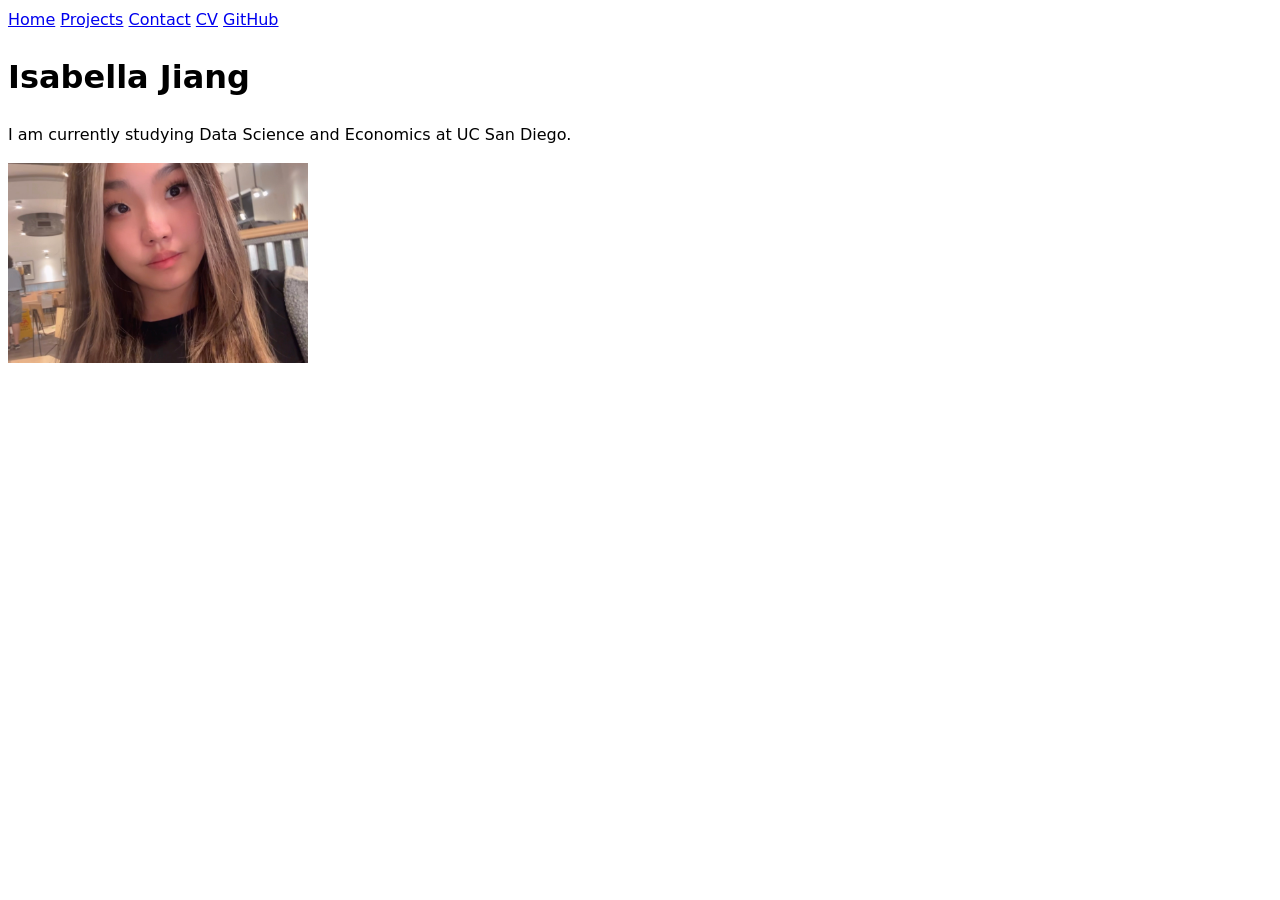
==== index.html @ 1e763025 "Fixed hyperlinks" ====
<!DOCTYPE html>
<html lang="en">
<head>
    <meta charset="UTF-8">
    <meta name="viewport" content="width=device-width, initial-scale=1.0">
    <title>Isabella Jiang: Personal site and portfolio</title>
    <link rel="stylesheet" href="style.css">
</head>
<body>
    <nav>
        <a href="index.html">Home</a>
        <a href="projects/index.html">Projects</a>
        <a href="contact/index.html">Contact</a>
        <a href="resume.html">CV</a>
        <a href="https://github.com/jiangi1" target="_blank">GitHub</a>
    </nav>
    <h1>Isabella Jiang</h1>
    <p>I am currently studying Data Science and Economics at UC San Diego.</p>

    <img src="images/IMG_2761.jpg" alt="Portrait of Isabella Jiang (UCSD)" width="300" height="200">
</body>
</html>
---- style.css ----
body {
    font: 100%/1.5 system-ui;
  }

  form {
    max-width: 500px;
    margin: 20px 0;
}

label {
    display: block;
    margin-bottom: 15px;
}

input, textarea {
    width: 100%;
    padding: 8px;
    margin-top: 5px;
    border: 1px solid #ccc;
    border-radius: 4px;
    font-family: inherit;
}

button {
    background-color: #007bff;
    color: white;
    padding: 10px 20px;
    border: none;
    border-radius: 4px;
    cursor: pointer;
}

button:hover {
    background-color: #0056b3;
}

/* CV/Resume specific styles */
section {
    margin-bottom: 2rem;
    padding-bottom: 1rem;
    border-bottom: 1px solid #eee;
}

article {
    margin-bottom: 1.5rem;
}

article header {
    margin-bottom: 0.5rem;
}

time {
    font-style: italic;
    color: #666;
}

h2 {
    color: #333;
    border-left: 4px solid #007bff;
    padding-left: 10px;
}

h3 {
    margin-bottom: 0.25rem;
}
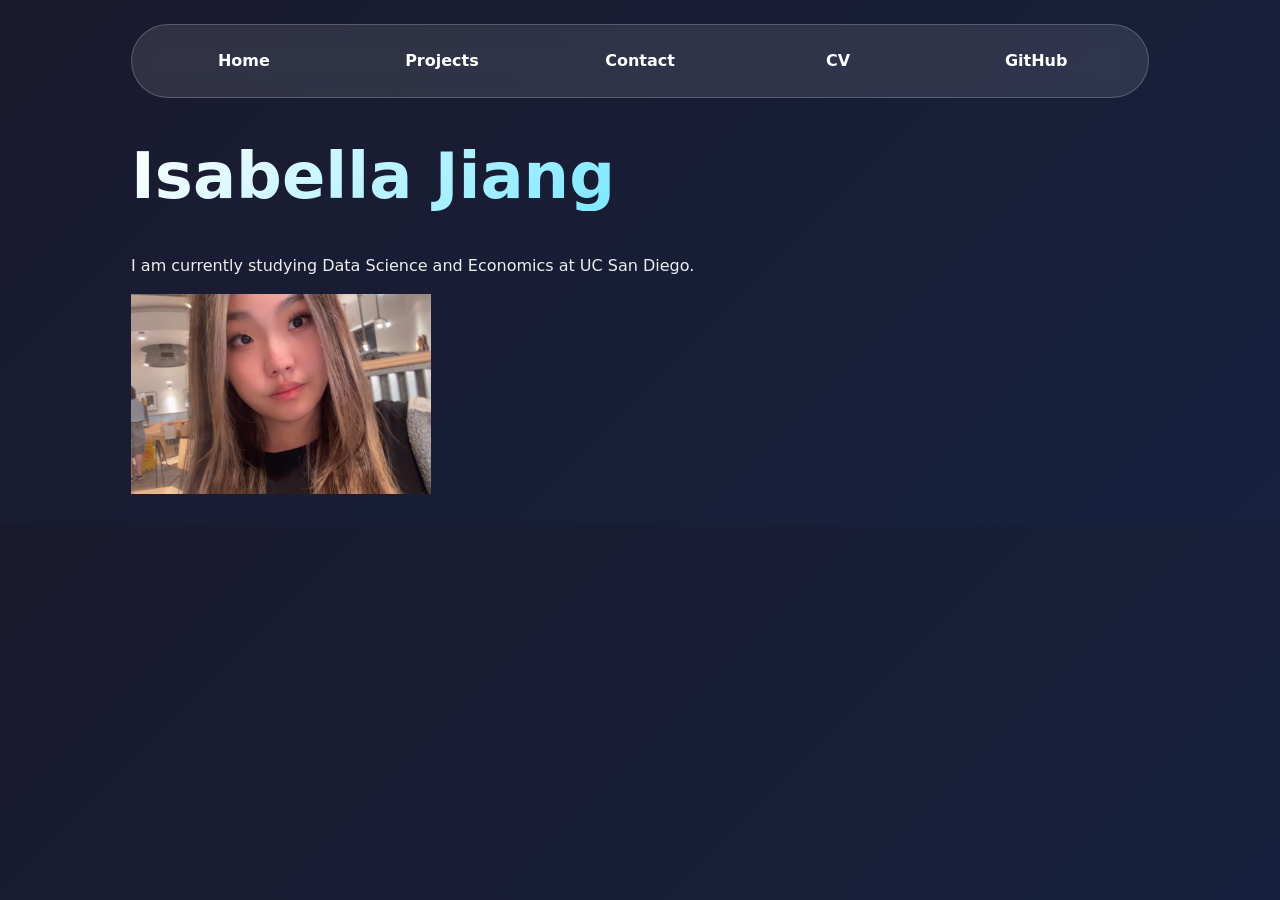
==== commit 6f77a711: "included js" ====
--- a/index.html
+++ b/index.html
@@ -5,6 +5,7 @@
     <meta name="viewport" content="width=device-width, initial-scale=1.0">
     <title>Isabella Jiang: Personal site and portfolio</title>
     <link rel="stylesheet" href="style.css">
+    <script type="module" src="global.js"></script>
 </head>
 <body>
     <nav>
--- a/style.css
+++ b/style.css
@@ -1,48 +1,172 @@
+:root {
+    --color-accent: #00d2ff;
+}
+
+html {
+    accent-color: var(--color-accent);
+}
+
+/* Dark background for entire page */
 body {
+    background: linear-gradient(135deg, #1a1a2e 0%, #16213e 100%);
+    color: #eee;
     font: 100%/1.5 system-ui;
-  }
-
-  form {
-    max-width: 500px;
-    margin: 20px 0;
-}
-
+    max-width: 100ch;
+    margin-inline: auto;
+    padding: 1em;
+}
+
+/* Glassmorphism Navigation - REPLACES your old nav styles */
+nav {
+    display: flex;
+    margin-bottom: 2rem;
+    background: rgba(255, 255, 255, 0.1);
+    backdrop-filter: blur(10px);
+    border-radius: 60px;
+    padding: 0.8rem;
+    border: 1px solid rgba(255, 255, 255, 0.2);
+}
+
+nav a {
+    flex: 1;
+    text-decoration: none;
+    color: white;
+    text-align: center;
+    padding: 0.7em;
+    font-weight: 600;
+    border-radius: 40px;
+    transition: all 0.3s;
+}
+
+nav a.current {
+    background: var(--color-accent);
+    box-shadow: 0 0 20px rgba(0, 210, 255, 0.5);
+}
+
+nav a:hover {
+    background: rgba(255, 255, 255, 0.2);
+    transform: scale(1.05);
+}
+
+/* Contact Form Grid Layout - SIDE BY SIDE */
+input, textarea, button {
+    font: inherit;
+}
+
+/* Grid layout for the form */
+form {
+    display: grid;
+    grid-template-columns: auto 1fr;
+    gap: 1em;
+    max-width: 600px;
+    margin: 2em 0;
+    align-items: center;
+}
+
+/* Make label contents act as direct grid items */
 label {
-    display: block;
-    margin-bottom: 15px;
-}
-
+    display: contents;
+}
+
+/* Style the input fields */
 input, textarea {
     width: 100%;
-    padding: 8px;
-    margin-top: 5px;
-    border: 1px solid #ccc;
-    border-radius: 4px;
-    font-family: inherit;
-}
-
+    padding: 0.75em;
+    background: rgba(255, 255, 255, 0.1);
+    border: 1px solid rgba(255, 255, 255, 0.2);
+    border-radius: 8px;
+    color: white;
+}
+
+input:focus, textarea:focus {
+    outline: none;
+    border-color: var(--color-accent);
+    box-shadow: 0 0 10px rgba(0, 210, 255, 0.3);
+}
+
+/* Submit button styling */
 button {
-    background-color: #007bff;
-    color: white;
-    padding: 10px 20px;
+    background: var(--color-accent);
+    color: #1a1a2e;
+    padding: 0.75em 1.5em;
     border: none;
-    border-radius: 4px;
+    border-radius: 40px;
+    font-weight: bold;
     cursor: pointer;
+    transition: all 0.3s;
+    grid-column: 2;
+    justify-self: start;
 }
 
 button:hover {
-    background-color: #0056b3;
-}
-
-/* CV/Resume specific styles */
+    background: #00e5ff;
+    transform: scale(1.02);
+    box-shadow: 0 0 20px rgba(0, 210, 255, 0.3);
+}
+
+/* Make the button span both columns */
+button {
+    grid-column: 1 / -1;
+    justify-self: start;
+}
+
+/* Style the input fields */
+input, textarea {
+    width: 100%;
+    padding: 0.75em;
+    background: rgba(255, 255, 255, 0.1);
+    border: 1px solid rgba(255, 255, 255, 0.2);
+    border-radius: 8px;
+    color: white;
+    margin-top: 0;
+}
+
+input:focus, textarea:focus {
+    outline: none;
+    border-color: var(--color-accent);
+    box-shadow: 0 0 10px rgba(0, 210, 255, 0.3);
+}
+
+input::placeholder, textarea::placeholder {
+    color: rgba(255, 255, 255, 0.5);
+}
+
+/* Submit button styling */
+button {
+    background: var(--color-accent);
+    color: #1a1a2e;
+    padding: 0.75em 1.5em;
+    border: none;
+    border-radius: 40px;
+    font-weight: bold;
+    cursor: pointer;
+    transition: all 0.3s;
+}
+
+button:hover {
+    background: #00e5ff;
+    transform: scale(1.02);
+    box-shadow: 0 0 20px rgba(0, 210, 255, 0.3);
+}
+
+/* Section styling for dark background */
 section {
     margin-bottom: 2rem;
     padding-bottom: 1rem;
-    border-bottom: 1px solid #eee;
+    border-bottom: 1px solid rgba(255, 255, 255, 0.1);
 }
 
 article {
     margin-bottom: 1.5rem;
+    background: rgba(255, 255, 255, 0.05);
+    border-radius: 16px;
+    padding: 1em;
+    transition: all 0.3s;
+}
+
+article:hover {
+    background: rgba(255, 255, 255, 0.1);
+    transform: translateY(-5px);
 }
 
 article header {
@@ -51,15 +175,122 @@
 
 time {
     font-style: italic;
-    color: #666;
+    color: #aaa;
+}
+
+/* Headings for dark background */
+h1, h2, h3 {
+    color: white;
+}
+
+h1 {
+    font-size: 400%;
+    line-height: 1.1;
+    text-wrap: balance;
+    background: linear-gradient(135deg, #fff, var(--color-accent));
+    background-clip: text;
+    -webkit-background-clip: text;
+    color: transparent;
 }
 
 h2 {
-    color: #333;
-    border-left: 4px solid #007bff;
+    border-left: 4px solid var(--color-accent);
     padding-left: 10px;
 }
 
 h3 {
     margin-bottom: 0.25rem;
-}+}
+
+/* Links */
+a {
+    color: var(--color-accent);
+}
+
+a:hover {
+    color: white;
+}
+
+/* CV contact info */
+.contact-info {
+    background: rgba(255, 255, 255, 0.05);
+    border-radius: 16px;
+    padding: 1rem;
+    text-align: center;
+}
+
+/* Projects grid */
+.projects {
+    display: grid;
+    grid-template-columns: repeat(auto-fill, minmax(15em, 1fr));
+    gap: 1em;
+}
+
+.projects article {
+    display: grid;
+    grid-template-rows: subgrid;
+    grid-row: span 3;
+}
+
+.projects h2 {
+    margin: 0;
+}
+
+.projects img {
+    width: 100%;
+    height: auto;
+}
+
+/* Step 4.2: Responsive grid container */
+.projects {
+    display: grid;
+    grid-template-columns: repeat(auto-fill, minmax(15em, 1fr));
+    gap: 1em;
+    margin-top: 2rem;
+}
+
+/* Step 4.3: Subgrid for alignment */
+.projects article {
+    display: grid;
+    grid-template-rows: subgrid;
+    grid-row: span 3;
+}
+
+/* Remove margin from h2 inside projects */
+.projects h2 {
+    margin: 0;
+}
+
+/* Step 4.4: Make h1 much larger (400%) */
+h1 {
+    font-size: 400%;
+    line-height: 1.1;
+    text-wrap: balance;
+}
+
+/* Default styles for all headings */
+h1, h2, h3, h4, h5, h6 {
+    line-height: 1.1;
+    text-wrap: balance;
+}
+
+/* Optional: Style the images in projects */
+.projects img {
+    width: 100%;
+    height: auto;
+    border-radius: 8px;
+}
+
+/* Optional: Style project cards */
+.projects article {
+    background: rgba(255, 255, 255, 0.05);
+    border-radius: 16px;
+    padding: 1rem;
+    transition: all 0.3s;
+}
+
+.projects article:hover {
+    background: rgba(255, 255, 255, 0.1);
+    transform: translateY(-5px);
+}
+
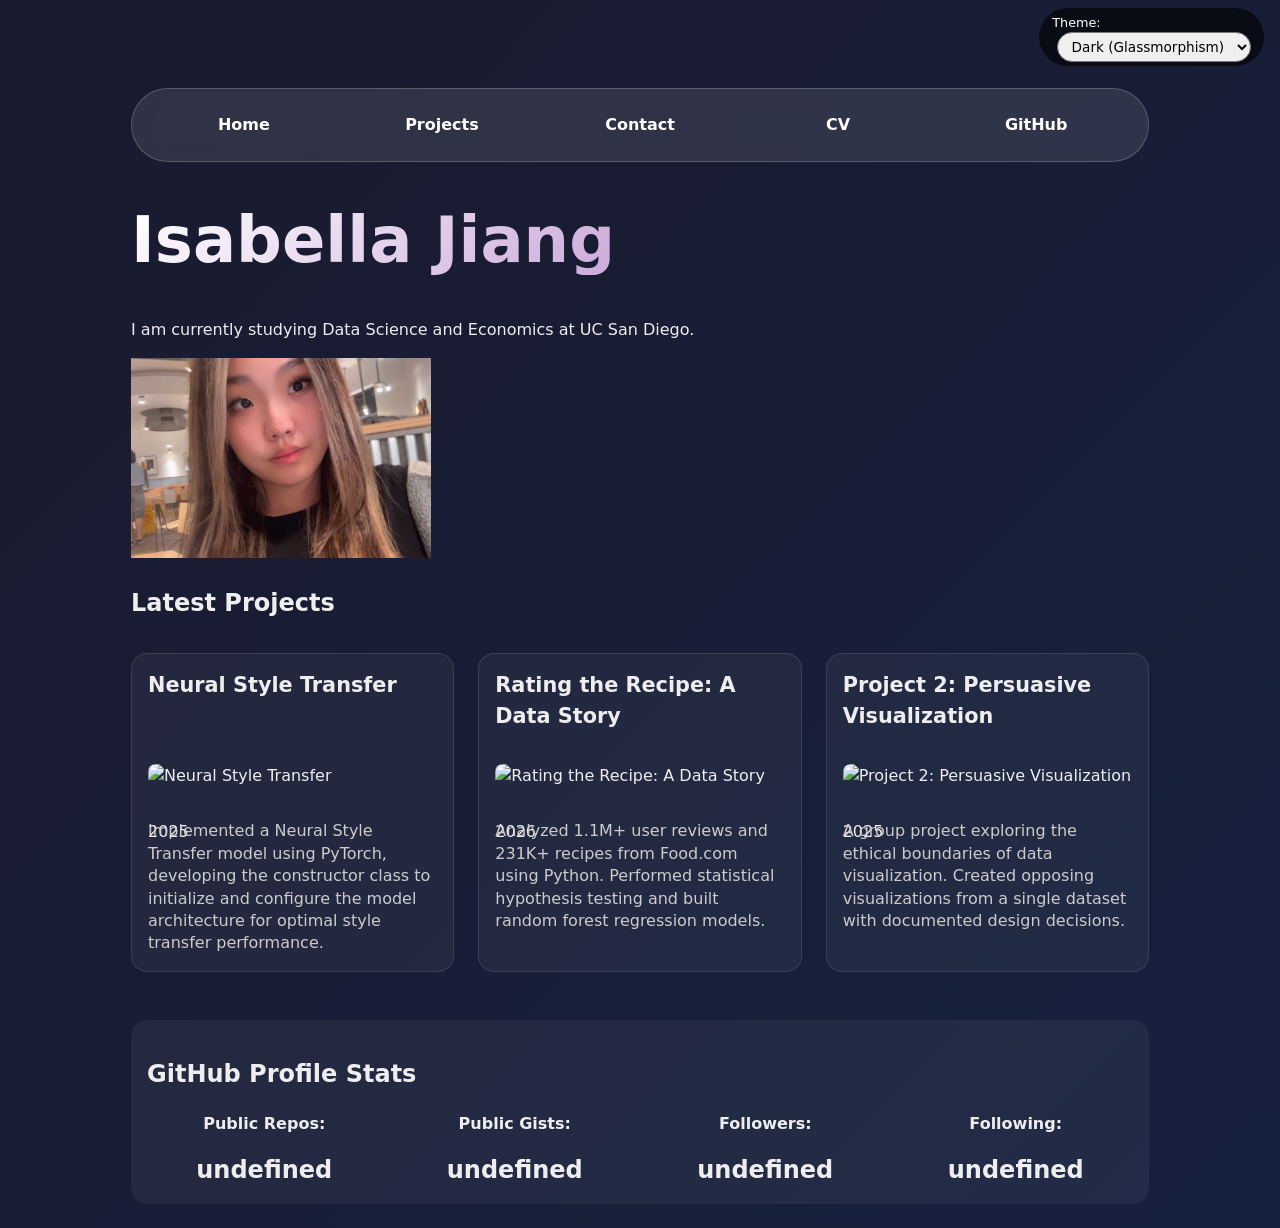
==== commit 2c923a59: "updated projects page" ====
--- a/index.html
+++ b/index.html
@@ -6,18 +6,20 @@
     <title>Isabella Jiang: Personal site and portfolio</title>
     <link rel="stylesheet" href="style.css">
     <script type="module" src="global.js"></script>
+    <script type="module" src="index.js" defer></script>
 </head>
 <body>
-    <nav>
-        <a href="index.html">Home</a>
-        <a href="projects/index.html">Projects</a>
-        <a href="contact/index.html">Contact</a>
-        <a href="resume.html">CV</a>
-        <a href="https://github.com/jiangi1" target="_blank">GitHub</a>
-    </nav>
     <h1>Isabella Jiang</h1>
     <p>I am currently studying Data Science and Economics at UC San Diego.</p>
 
     <img src="images/IMG_2761.jpg" alt="Portrait of Isabella Jiang (UCSD)" width="300" height="200">
+
+    <h2>Latest Projects</h2>
+    <div class="projects">
+        <!-- Latest projects will be dynamically loaded here -->
+    </div>
+    
+    <div id="profile-stats"></div>
+
 </body>
 </html>
--- a/style.css
+++ b/style.css
@@ -1,296 +1,541 @@
 :root {
-    --color-accent: #00d2ff;
+    --color-accent: #9b59b6;
 }
 
 html {
     accent-color: var(--color-accent);
 }
 
-/* Dark background for entire page */
 body {
-    background: linear-gradient(135deg, #1a1a2e 0%, #16213e 100%);
-    color: #eee;
     font: 100%/1.5 system-ui;
     max-width: 100ch;
     margin-inline: auto;
     padding: 1em;
-}
-
-/* Glassmorphism Navigation - REPLACES your old nav styles */
+    padding-top: 5rem;
+}
+
 nav {
     display: flex;
     margin-bottom: 2rem;
-    background: rgba(255, 255, 255, 0.1);
-    backdrop-filter: blur(10px);
     border-radius: 60px;
     padding: 0.8rem;
-    border: 1px solid rgba(255, 255, 255, 0.2);
 }
 
 nav a {
     flex: 1;
     text-decoration: none;
-    color: white;
     text-align: center;
     padding: 0.7em;
-    font-weight: 600;
     border-radius: 40px;
     transition: all 0.3s;
 }
 
-nav a.current {
+.color-scheme {
+    position: fixed;
+    top: 0.5rem;
+    right: 1rem;
+    z-index: 1000;
+    font-size: 80%;
+    font-family: inherit;
+    padding: 0.3rem 0.8rem;
+    border-radius: 30px;
+    backdrop-filter: blur(8px);
+}
+
+.color-scheme select {
+    padding: 0.3rem 0.6rem;
+    border-radius: 20px;
+    cursor: pointer;
+    font: inherit;
+    font-size: 0.85rem;
+    margin-left: 0.3rem;
+}
+
+:root[data-theme="dark"] body {
+    background: linear-gradient(135deg, #1a1a2e, #16213e);
+    color: #eee;
+}
+
+:root[data-theme="dark"] nav {
+    background: rgba(255, 255, 255, 0.1);
+    backdrop-filter: blur(10px);
+    border: 1px solid rgba(255, 255, 255, 0.2);
+}
+
+:root[data-theme="dark"] h1 {
+    font-size: 400%;
+    line-height: 1.1;
+    text-wrap: balance;
+    background: linear-gradient(135deg, #ffffff, var(--color-accent));
+    background-clip: text;
+    -webkit-background-clip: text;
+    color: transparent;
+}
+
+:root[data-theme="dark"] nav a {
+    color: white;
+    font-weight: 600;
+}
+
+:root[data-theme="dark"] nav a.current {
     background: var(--color-accent);
-    box-shadow: 0 0 20px rgba(0, 210, 255, 0.5);
-}
-
-nav a:hover {
+}
+
+:root[data-theme="dark"] nav a:hover {
     background: rgba(255, 255, 255, 0.2);
-    transform: scale(1.05);
-}
-
-/* Contact Form Grid Layout - SIDE BY SIDE */
-input, textarea, button {
-    font: inherit;
-}
-
-/* Grid layout for the form */
+}
+
+:root[data-theme="dark"] .color-scheme {
+    background: rgba(0, 0, 0, 0.6);
+    color: white;
+}
+
+:root[data-theme="light"] body {
+    background: linear-gradient(135deg, #f3e5f5, #e1bee7);
+    color: #4a148c;
+}
+
+:root[data-theme="light"] nav {
+    background: rgba(255, 255, 255, 0.9);
+    border: 1px solid rgba(156, 39, 176, 0.2);
+}
+
+:root[data-theme="light"] h1 {
+    font-size: 400%;
+    line-height: 1.1;
+    text-wrap: balance;
+    background: linear-gradient(135deg, #4a148c, #9c27b0);
+    background-clip: text;
+    -webkit-background-clip: text;
+    color: transparent;
+}
+
+:root[data-theme="light"] nav a {
+    color: #4a148c;
+}
+
+:root[data-theme="light"] nav a.current {
+    background: #9c27b0;
+    color: white;
+}
+
+:root[data-theme="light"] nav a:hover {
+    background: rgba(156, 39, 176, 0.1);
+}
+
+:root[data-theme="light"] .color-scheme {
+    background: white;
+    color: #4a148c;
+}
+
+@media (prefers-color-scheme: dark) {
+    :root[data-theme="auto"] body {
+        background: linear-gradient(135deg, #1a1a2e, #16213e);
+        color: #eee;
+    }
+
+    :root[data-theme="auto"] nav {
+        background: rgba(255, 255, 255, 0.1);
+        backdrop-filter: blur(10px);
+        border: 1px solid rgba(255, 255, 255, 0.2);
+    }
+
+    :root[data-theme="auto"] nav a {
+        color: white;
+        font-weight: 600;
+    }
+
+    :root[data-theme="auto"] nav a.current {
+        background: var(--color-accent);
+        box-shadow: 0 0 20px rgba(155, 89, 182, 0.5);
+    }
+
+    :root[data-theme="auto"] nav a:hover {
+        background: rgba(255, 255, 255, 0.2);
+        transform: scale(1.05);
+    }
+
+    :root[data-theme="auto"] .color-scheme {
+        background: rgba(0, 0, 0, 0.6);
+        border: 1px solid rgba(255, 255, 255, 0.2);
+        color: white;
+    }
+
+    :root[data-theme="auto"] .color-scheme select {
+        background: rgba(255, 255, 255, 0.1);
+        color: white;
+        border: 1px solid rgba(255, 255, 255, 0.2);
+    }
+
+    /* Projects page - no purple border on h2 */
+    :root[data-theme="auto"] .projects article {
+        background: rgba(255, 255, 255, 0.05);
+        border: 1px solid rgba(255, 255, 255, 0.1);
+    }
+
+    :root[data-theme="auto"] .projects article:hover {
+        background: rgba(255, 255, 255, 0.1);
+        transform: translateY(-5px);
+    }
+
+    :root[data-theme="auto"] .projects p {
+        color: #ccc;
+    }
+
+    :root[data-theme="auto"] .projects h2 {
+        margin: 0 0 0.5rem 0;
+        font-size: 1.3rem;
+        border-left: none;
+        padding-left: 0;
+        color: white;
+    }
+
+    /* Gradient font for name */
+    :root[data-theme="auto"] h1 {
+        font-size: 400%;
+        line-height: 1.1;
+        text-wrap: balance;
+        background: linear-gradient(135deg, #ffffff, var(--color-accent));
+        background-clip: text;
+        -webkit-background-clip: text;
+        color: transparent;
+    }
+
+    /* CV page h2 - keep purple border only on CV page */
+    :root[data-theme="auto"] .cv-container h2 {
+        border-left: 4px solid var(--color-accent);
+        padding-left: 10px;
+        color: white;
+    }
+
+    /* Form styles */
+    :root[data-theme="auto"] input,
+    :root[data-theme="auto"] textarea {
+        background: rgba(255, 255, 255, 0.1);
+        border: 1px solid rgba(255, 255, 255, 0.2);
+        color: white;
+    }
+
+    :root[data-theme="auto"] input:focus,
+    :root[data-theme="auto"] textarea:focus {
+        outline: none;
+        border-color: var(--color-accent);
+        box-shadow: 0 0 10px rgba(155, 89, 182, 0.3);
+    }
+
+    :root[data-theme="auto"] form button {
+        background: var(--color-accent);
+        color: white;
+    }
+
+    :root[data-theme="auto"] form button:hover {
+        background: #8e44ad;
+    }
+
+    :root[data-theme="dark"] h1 {
+    font-size: 400%;
+    line-height: 1.1;
+    text-wrap: balance;
+    background: linear-gradient(135deg, #ffffff, var(--color-accent));
+    background-clip: text;
+    -webkit-background-clip: text;
+    color: transparent;
+}
+}
+
+@media (prefers-color-scheme: light) {
+    :root[data-theme="auto"] body {
+        background: linear-gradient(135deg, #f3e5f5, #e1bee7);
+        color: #4a148c;
+    }
+
+    :root[data-theme="auto"] nav {
+        background: rgba(255, 255, 255, 0.9);
+        border: 1px solid rgba(156, 39, 176, 0.2);
+        box-shadow: 0 4px 15px rgba(0, 0, 0, 0.05);
+    }
+
+    :root[data-theme="auto"] nav a {
+        color: #4a148c;
+        font-weight: 500;
+    }
+
+    :root[data-theme="auto"] nav a.current {
+        background: #9c27b0;
+        color: white;
+        box-shadow: 0 2px 8px rgba(156, 39, 176, 0.3);
+    }
+
+    :root[data-theme="auto"] nav a:hover {
+        background: rgba(156, 39, 176, 0.1);
+        transform: scale(1.02);
+    }
+
+    :root[data-theme="auto"] .color-scheme {
+        background: rgba(255, 255, 255, 0.9);
+        border: 1px solid rgba(156, 39, 176, 0.3);
+        color: #4a148c;
+    }
+
+    :root[data-theme="auto"] .color-scheme select {
+        background: white;
+        color: #4a148c;
+        border: 1px solid #ce93d8;
+    }
+
+    /* Projects page - no purple border on h2 */
+    :root[data-theme="auto"] .projects article {
+        background: white;
+        border: 1px solid rgba(156, 39, 176, 0.15);
+        box-shadow: 0 2px 8px rgba(0, 0, 0, 0.05);
+    }
+
+    :root[data-theme="auto"] .projects article:hover {
+        transform: translateY(-5px);
+        box-shadow: 0 8px 20px rgba(0, 0, 0, 0.1);
+    }
+
+    :root[data-theme="auto"] .projects p {
+        color: #555;
+    }
+
+    :root[data-theme="auto"] .projects h2 {
+        margin: 0 0 0.5rem 0;
+        font-size: 1.3rem;
+        border-left: none;
+        padding-left: 0;
+        color: #4a148c;
+    }
+
+    /* Gradient font for name */
+    :root[data-theme="auto"] h1 {
+        font-size: 400%;
+        line-height: 1.1;
+        text-wrap: balance;
+        background: linear-gradient(135deg, #4a148c, #9c27b0);
+        background-clip: text;
+        -webkit-background-clip: text;
+        color: transparent;
+    }
+
+    /* CV page h2 - keep purple border only on CV page */
+    :root[data-theme="auto"] .cv-container h2 {
+        border-left: 4px solid #9c27b0;
+        padding-left: 10px;
+        color: #4a148c;
+    }
+
+    /* Form styles */
+    :root[data-theme="auto"] input,
+    :root[data-theme="auto"] textarea {
+        background: white;
+        border: 1px solid #ce93d8;
+        color: #4a148c;
+    }
+
+    :root[data-theme="auto"] input:focus,
+    :root[data-theme="auto"] textarea:focus {
+        outline: none;
+        border-color: #9c27b0;
+        box-shadow: 0 0 0 3px rgba(156, 39, 176, 0.1);
+    }
+
+    :root[data-theme="auto"] form button {
+        background: var(--color-accent);
+        color: white;
+    }
+
+    :root[data-theme="auto"] form button:hover {
+        background: #7b1fa2;
+    }
+}
+
 form {
     display: grid;
     grid-template-columns: auto 1fr;
     gap: 1em;
     max-width: 600px;
     margin: 2em 0;
+}
+
+label {
+    display: grid;
+    grid-template-columns: subgrid;
+    grid-column: 1 / -1;
     align-items: center;
 }
 
-/* Make label contents act as direct grid items */
-label {
-    display: contents;
-}
-
-/* Style the input fields */
 input, textarea {
     width: 100%;
     padding: 0.75em;
+    border-radius: 8px;
+    transition: all 0.3s;
+    box-sizing: border-box;
+    font: inherit;
+}
+
+form button {
+    background: var(--color-accent);
+    color: white;
+    border-radius: 40px;
+    padding: 0.75em 1.5em;
+    border: none;
+    cursor: pointer;
+    font-weight: bold;
+    transition: all 0.3s;
+    grid-column: 1 / -1;
+    justify-self: start;
+}
+
+form button:hover {
+    transform: scale(1.02);
+}
+
+:root[data-theme="dark"] form button:hover {
+    background: #8e44ad;
+}
+
+:root[data-theme="light"] form button:hover {
+    background: #7b1fa2;
+}
+
+:root[data-theme="dark"] input,
+:root[data-theme="dark"] textarea {
     background: rgba(255, 255, 255, 0.1);
     border: 1px solid rgba(255, 255, 255, 0.2);
-    border-radius: 8px;
     color: white;
 }
 
-input:focus, textarea:focus {
+:root[data-theme="dark"] input:focus,
+:root[data-theme="dark"] textarea:focus {
     outline: none;
     border-color: var(--color-accent);
-    box-shadow: 0 0 10px rgba(0, 210, 255, 0.3);
-}
-
-/* Submit button styling */
-button {
-    background: var(--color-accent);
-    color: #1a1a2e;
-    padding: 0.75em 1.5em;
-    border: none;
-    border-radius: 40px;
-    font-weight: bold;
-    cursor: pointer;
-    transition: all 0.3s;
-    grid-column: 2;
-    justify-self: start;
-}
-
-button:hover {
-    background: #00e5ff;
-    transform: scale(1.02);
-    box-shadow: 0 0 20px rgba(0, 210, 255, 0.3);
-}
-
-/* Make the button span both columns */
-button {
-    grid-column: 1 / -1;
-    justify-self: start;
-}
-
-/* Style the input fields */
-input, textarea {
-    width: 100%;
-    padding: 0.75em;
-    background: rgba(255, 255, 255, 0.1);
-    border: 1px solid rgba(255, 255, 255, 0.2);
-    border-radius: 8px;
-    color: white;
-    margin-top: 0;
-}
-
-input:focus, textarea:focus {
+    box-shadow: 0 0 10px rgba(155, 89, 182, 0.3);
+}
+
+:root[data-theme="light"] input,
+:root[data-theme="light"] textarea {
+    background: white;
+    border: 1px solid #ce93d8;
+    color: #4a148c;
+}
+
+:root[data-theme="light"] input:focus,
+:root[data-theme="light"] textarea:focus {
     outline: none;
-    border-color: var(--color-accent);
-    box-shadow: 0 0 10px rgba(0, 210, 255, 0.3);
-}
-
-input::placeholder, textarea::placeholder {
-    color: rgba(255, 255, 255, 0.5);
-}
-
-/* Submit button styling */
-button {
-    background: var(--color-accent);
-    color: #1a1a2e;
-    padding: 0.75em 1.5em;
-    border: none;
-    border-radius: 40px;
-    font-weight: bold;
-    cursor: pointer;
-    transition: all 0.3s;
-}
-
-button:hover {
-    background: #00e5ff;
-    transform: scale(1.02);
-    box-shadow: 0 0 20px rgba(0, 210, 255, 0.3);
-}
-
-/* Section styling for dark background */
-section {
-    margin-bottom: 2rem;
-    padding-bottom: 1rem;
-    border-bottom: 1px solid rgba(255, 255, 255, 0.1);
-}
-
-article {
-    margin-bottom: 1.5rem;
-    background: rgba(255, 255, 255, 0.05);
-    border-radius: 16px;
-    padding: 1em;
-    transition: all 0.3s;
-}
-
-article:hover {
-    background: rgba(255, 255, 255, 0.1);
-    transform: translateY(-5px);
-}
-
-article header {
-    margin-bottom: 0.5rem;
-}
-
-time {
-    font-style: italic;
-    color: #aaa;
-}
-
-/* Headings for dark background */
-h1, h2, h3 {
-    color: white;
-}
-
-h1 {
-    font-size: 400%;
-    line-height: 1.1;
-    text-wrap: balance;
-    background: linear-gradient(135deg, #fff, var(--color-accent));
-    background-clip: text;
-    -webkit-background-clip: text;
-    color: transparent;
-}
-
-h2 {
-    border-left: 4px solid var(--color-accent);
-    padding-left: 10px;
-}
-
-h3 {
-    margin-bottom: 0.25rem;
-}
-
-/* Links */
-a {
-    color: var(--color-accent);
-}
-
-a:hover {
-    color: white;
-}
-
-/* CV contact info */
-.contact-info {
-    background: rgba(255, 255, 255, 0.05);
-    border-radius: 16px;
-    padding: 1rem;
-    text-align: center;
-}
-
-/* Projects grid */
+    border-color: #9c27b0;
+    box-shadow: 0 0 0 3px rgba(156, 39, 176, 0.1);
+}
+
+:root[data-theme="light"] form button:hover {
+    background: #7b1fa2;
+}
+
 .projects {
     display: grid;
-    grid-template-columns: repeat(auto-fill, minmax(15em, 1fr));
-    gap: 1em;
+    grid-template-columns: repeat(auto-fill, minmax(300px, 1fr));
+    gap: 1.5rem;
+    margin-top: 2rem;
 }
 
 .projects article {
     display: grid;
     grid-template-rows: subgrid;
     grid-row: span 3;
+    border-radius: 16px;
+    padding: 1rem;
+    transition: all 0.3s;
 }
 
 .projects h2 {
-    margin: 0;
-}
-
-.projects img {
-    width: 100%;
-    height: auto;
-}
-
-/* Step 4.2: Responsive grid container */
-.projects {
-    display: grid;
-    grid-template-columns: repeat(auto-fill, minmax(15em, 1fr));
-    gap: 1em;
-    margin-top: 2rem;
-}
-
-/* Step 4.3: Subgrid for alignment */
-.projects article {
-    display: grid;
-    grid-template-rows: subgrid;
-    grid-row: span 3;
-}
-
-/* Remove margin from h2 inside projects */
-.projects h2 {
-    margin: 0;
-}
-
-/* Step 4.4: Make h1 much larger (400%) */
-h1 {
-    font-size: 400%;
-    line-height: 1.1;
-    text-wrap: balance;
-}
-
-/* Default styles for all headings */
-h1, h2, h3, h4, h5, h6 {
-    line-height: 1.1;
-    text-wrap: balance;
-}
-
-/* Optional: Style the images in projects */
+    margin: 0 0 0.5rem 0;
+    font-size: 1.3rem;
+}
+
 .projects img {
     width: 100%;
     height: auto;
     border-radius: 8px;
-}
-
-/* Optional: Style project cards */
-.projects article {
+    margin-bottom: 0.5rem;
+}
+
+.projects p {
+    margin: 0;
+    line-height: 1.4;
+}
+
+:root[data-theme="dark"] .projects article {
     background: rgba(255, 255, 255, 0.05);
-    border-radius: 16px;
-    padding: 1rem;
-    transition: all 0.3s;
-}
-
-.projects article:hover {
+    border: 1px solid rgba(255, 255, 255, 0.1);
+}
+
+:root[data-theme="dark"] .projects article:hover {
     background: rgba(255, 255, 255, 0.1);
     transform: translateY(-5px);
 }
 
+:root[data-theme="dark"] .projects p {
+    color: #ccc;
+}
+
+:root[data-theme="light"] .projects article {
+    background: white;
+    border: 1px solid rgba(156, 39, 176, 0.15);
+    box-shadow: 0 2px 8px rgba(0, 0, 0, 0.05);
+}
+
+:root[data-theme="light"] .projects article:hover {
+    transform: translateY(-5px);
+    box-shadow: 0 8px 20px rgba(0, 0, 0, 0.1);
+}
+
+:root[data-theme="light"] .projects p {
+    color: #555;
+}
+
+@media (max-width: 768px) {
+    .projects {
+        grid-template-columns: 1fr;
+    }
+}
+
+#profile-stats {
+    margin-top: 3rem;
+    padding: 1rem;
+    border-radius: 16px;
+}
+
+#profile-stats dl {
+    display: grid;
+    grid-template-columns: repeat(4, 1fr);
+    gap: 1rem;
+    text-align: center;
+    margin: 0;
+}
+
+#profile-stats dt {
+    font-weight: bold;
+    grid-row: 1;
+}
+
+#profile-stats dd {
+    margin: 0;
+    font-size: 1.5rem;
+    font-weight: 600;
+    grid-row: 2;
+}
+
+:root[data-theme="dark"] #profile-stats {
+    background: rgba(255, 255, 255, 0.05);
+}
+
+:root[data-theme="light"] #profile-stats {
+    background: rgba(0, 0, 0, 0.03);
+    border: 1px solid rgba(156, 39, 176, 0.15);
+}
+
+@media (max-width: 768px) {
+    #profile-stats dl {
+        grid-template-columns: repeat(2, 1fr);
+    }
+}
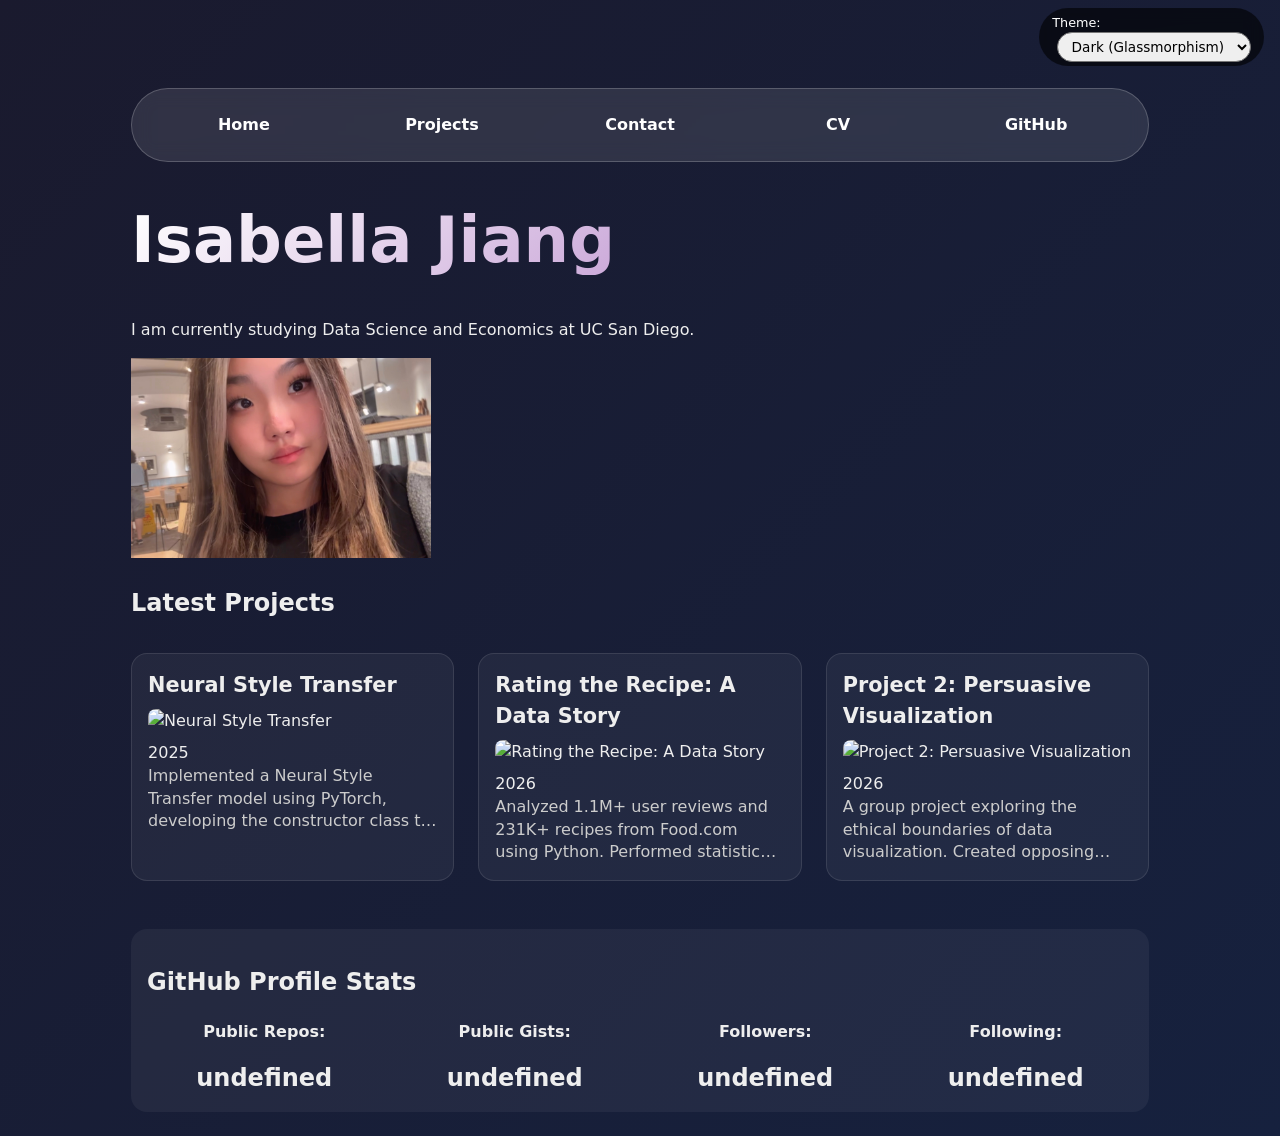
==== commit 8ea14063: "removed text overlapping" ====
--- a/index.html
+++ b/index.html
@@ -16,7 +16,6 @@
 
     <h2>Latest Projects</h2>
     <div class="projects">
-        <!-- Latest projects will be dynamically loaded here -->
     </div>
     
     <div id="profile-stats"></div>
--- a/style.css
+++ b/style.css
@@ -538,4 +538,18 @@
     #profile-stats dl {
         grid-template-columns: repeat(2, 1fr);
     }
+}
+
+.projects article {
+    display: flex;
+    flex-direction: column;
+    word-wrap: break-word;
+    overflow-wrap: break-word;
+}
+
+.projects p {
+    overflow: hidden;
+    display: -webkit-box;
+    -webkit-line-clamp: 3;
+    -webkit-box-orient: vertical;
 }
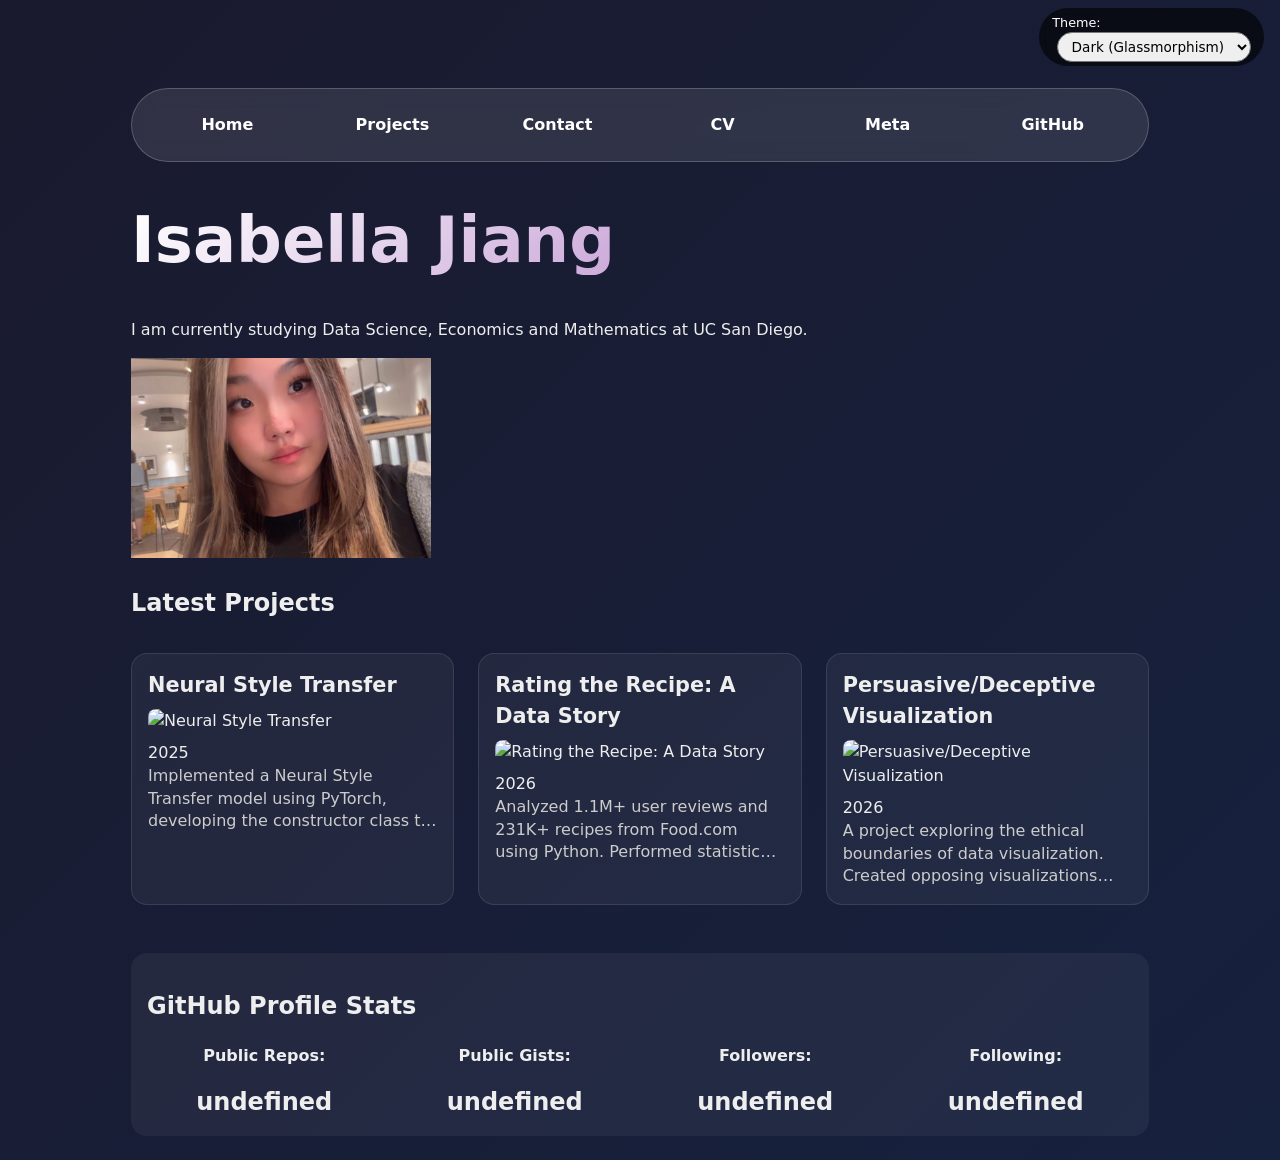
==== commit 809c9b59: "Update index.html" ====
--- a/index.html
+++ b/index.html
@@ -10,7 +10,7 @@
 </head>
 <body>
     <h1>Isabella Jiang</h1>
-    <p>I am currently studying Data Science and Economics at UC San Diego.</p>
+    <p>I am currently studying Data Science, Economics and Mathematics at UC San Diego.</p>
 
     <img src="images/IMG_2761.jpg" alt="Portrait of Isabella Jiang (UCSD)" width="300" height="200">
 
--- a/style.css
+++ b/style.css
@@ -552,4 +552,312 @@
     display: -webkit-box;
     -webkit-line-clamp: 3;
     -webkit-box-orient: vertical;
-}+}
+
+#projects-pie-plot {
+    max-width: 20em;
+    margin-block: 2em;
+    overflow: visible;
+}
+
+.chart-container {
+    display: flex;
+    flex-wrap: wrap;
+    gap: 2rem;
+    align-items: center;
+    margin-bottom: 2rem;
+}
+
+.legend {
+    display: grid;
+    grid-template-columns: repeat(auto-fill, minmax(9em, 1fr));
+    gap: 0.8rem;
+    list-style: none;
+    padding: 1rem;
+    margin: 0;
+    border: 1px solid rgba(128, 128, 128, 0.3);
+    border-radius: 12px;
+    background: rgba(255, 255, 255, 0.05);
+    flex: 1;
+}
+
+.legend-item {
+    display: flex;
+    align-items: center;
+    gap: 0.5rem;
+    padding: 0.3rem 0.5rem;
+    border-radius: 8px;
+    transition: all 0.2s;
+}
+
+.swatch {
+    display: inline-block;
+    width: 1em;
+    height: 1em;
+    border-radius: 4px;
+    background-color: var(--color);
+}
+
+.legend em {
+    font-style: normal;
+    font-size: 0.85em;
+    color: #888;
+}
+
+.swatch {
+    display: inline-block;
+    width: 1em;
+    height: 1em;
+    border-radius: 50%;  
+    background-color: var(--color);
+    box-shadow: 0 1px 2px rgba(0, 0, 0, 0.1);
+}
+
+.legend-item {
+    display: flex;
+    align-items: center;
+    gap: 0.6rem;
+    padding: 0.3rem 0.6rem;
+    border-radius: 20px;  
+    transition: all 0.2s;
+    cursor: pointer;
+}
+
+.legend-item:hover {
+    background: rgba(128, 128, 128, 0.15);
+    transform: translateX(3px);
+}
+
+:root[data-theme="dark"] .legend {
+    background: rgba(255, 255, 255, 0.05);
+    border: 1px solid rgba(255, 255, 255, 0.1);
+}
+
+:root[data-theme="dark"] .legend-item {
+    color: #eee;
+}
+
+:root[data-theme="light"] .legend {
+    background: rgba(0, 0, 0, 0.03);
+    border: 1px solid rgba(156, 39, 176, 0.15);
+}
+
+:root[data-theme="light"] .legend-item {
+    color: #4a148c;
+}
+
+.searchBar {
+    width: 100%;
+    max-width: 400px;
+    padding: 0.75rem 1rem;
+    margin-bottom: 2rem;
+    border-radius: 40px;
+    border: 1px solid rgba(128, 128, 128, 0.3);
+    background: rgba(255, 255, 255, 0.1);
+    font: inherit;
+    transition: all 0.3s;
+}
+
+.searchBar:focus {
+    outline: none;
+    border-color: var(--color-accent);
+    box-shadow: 0 0 0 2px rgba(155, 89, 182, 0.2);
+}
+
+:root[data-theme="dark"] .searchBar {
+    color: white;
+    background: rgba(255, 255, 255, 0.08);
+}
+
+:root[data-theme="light"] .searchBar {
+    color: #333;
+    background: white;
+    border-color: rgba(156, 39, 176, 0.2);
+}
+
+#projects-pie-plot path.selected {
+    stroke: white;
+    stroke-width: 2px;
+    filter: drop-shadow(0 2px 4px rgba(0, 0, 0, 0.3));
+    transform: scale(1.02);
+    transform-origin: center;
+    transition: all 0.3s;
+}
+
+#projects-pie-plot path {
+    transition: all 0.3s;
+    cursor: pointer;
+}
+
+.legend-item.selected {
+    background: rgba(128, 128, 128, 0.2);
+    font-weight: bold;
+    border-radius: 8px;
+    transform: translateX(3px);
+}
+
+#projects-pie-plot:has(path:hover) path:not(:hover) {
+    opacity: 0.6;
+}
+
+#projects-pie-plot path:hover {
+    transform: scale(1.05);
+    filter: drop-shadow(0 2px 6px rgba(0, 0, 0, 0.2));
+}
+
+/* Stats styling for meta page */
+.stats {
+    display: grid;
+    grid-template-columns: repeat(2, 1fr);
+    gap: 0.5rem 1rem;
+    margin: 1rem 0;
+    padding: 1rem;
+    background: rgba(128, 128, 128, 0.05);
+    border-radius: 12px;
+  }
+  
+  .stats dt {
+    font-weight: normal;
+    color: #888;
+  }
+  
+  .stats dd {
+    font-weight: bold;
+    margin: 0;
+    text-align: right;
+  }
+  
+  :root[data-theme="dark"] .stats dt {
+    color: #aaa;
+  }
+  
+  :root[data-theme="dark"] .stats {
+    background: rgba(255, 255, 255, 0.05);
+  }
+
+/* Gridlines for scatterplot */
+.gridlines line {
+    stroke: #ccc;
+    stroke-opacity: 0.3;
+    stroke-dasharray: 4;
+  }
+  
+  .gridlines .domain {
+    display: none;
+  }
+  
+  .gridlines .tick line {
+    stroke: #ccc;
+    stroke-opacity: 0.3;
+    stroke-dasharray: 4;
+  }
+  
+  #chart svg {
+    background: rgba(128, 128, 128, 0.02);
+    border-radius: 12px;
+    margin: 1rem 0;
+    overflow: visible;
+  }
+  
+  #chart svg text {
+    font-family: inherit;
+    font-size: 11px;
+  }
+  
+  :root[data-theme="dark"] #chart svg text {
+    fill: #eee;
+  }
+  
+  :root[data-theme="dark"] .gridlines line {
+    stroke: #555;
+  }
+
+  /* Tooltip styling */
+#commit-tooltip {
+    position: fixed;
+    background: rgba(0, 0, 0, 0.85);
+    backdrop-filter: blur(8px);
+    color: white;
+    padding: 0.75rem 1rem;
+    border-radius: 12px;
+    font-size: 0.85rem;
+    min-width: 260px;
+    pointer-events: none;
+    z-index: 1000;
+    box-shadow: 0 4px 15px rgba(0, 0, 0, 0.3);
+    border: 1px solid rgba(255, 255, 255, 0.2);
+  }
+  
+  #commit-tooltip dt {
+    color: #9b59b6;
+    font-weight: bold;
+    margin-top: 0.5rem;
+  }
+  
+  #commit-tooltip dt:first-child {
+    margin-top: 0;
+  }
+  
+  #commit-tooltip dd {
+    margin: 0 0 0.5rem 0;
+  }
+  
+  #commit-tooltip a {
+    color: #9b59b6;
+    text-decoration: none;
+  }
+  
+  #commit-tooltip a:hover {
+    text-decoration: underline;
+  }
+  
+  :root[data-theme="light"] #commit-tooltip {
+    background: rgba(255, 255, 255, 0.95);
+    color: #333;
+    border-color: rgba(156, 39, 176, 0.2);
+  }
+  
+  :root[data-theme="light"] #commit-tooltip dt {
+    color: #9b59b6;
+  }
+  
+  /* Circle hover animations */
+  circle {
+    transition: all 0.2s ease;
+  }
+  
+  /* Selected dots styling */
+circle.selected {
+    fill: #ff6b6b !important;
+    stroke: white;
+    stroke-width: 2px;
+    filter: drop-shadow(0 0 4px rgba(0, 0, 0, 0.3));
+  }
+  
+  #selection-count {
+    font-size: 0.9rem;
+    margin: 0.5rem 0;
+    color: #888;
+  }
+  
+  #language-breakdown {
+    margin-top: 1rem;
+    display: grid;
+    grid-template-columns: repeat(2, 1fr);
+    gap: 0.25rem 1rem;
+  }
+  
+  #language-breakdown dt {
+    font-weight: normal;
+    color: #888;
+  }
+  
+  #language-breakdown dd {
+    margin: 0;
+    text-align: right;
+    font-weight: bold;
+  }
+  
+  :root[data-theme="dark"] #language-breakdown dt {
+    color: #aaa;
+  }
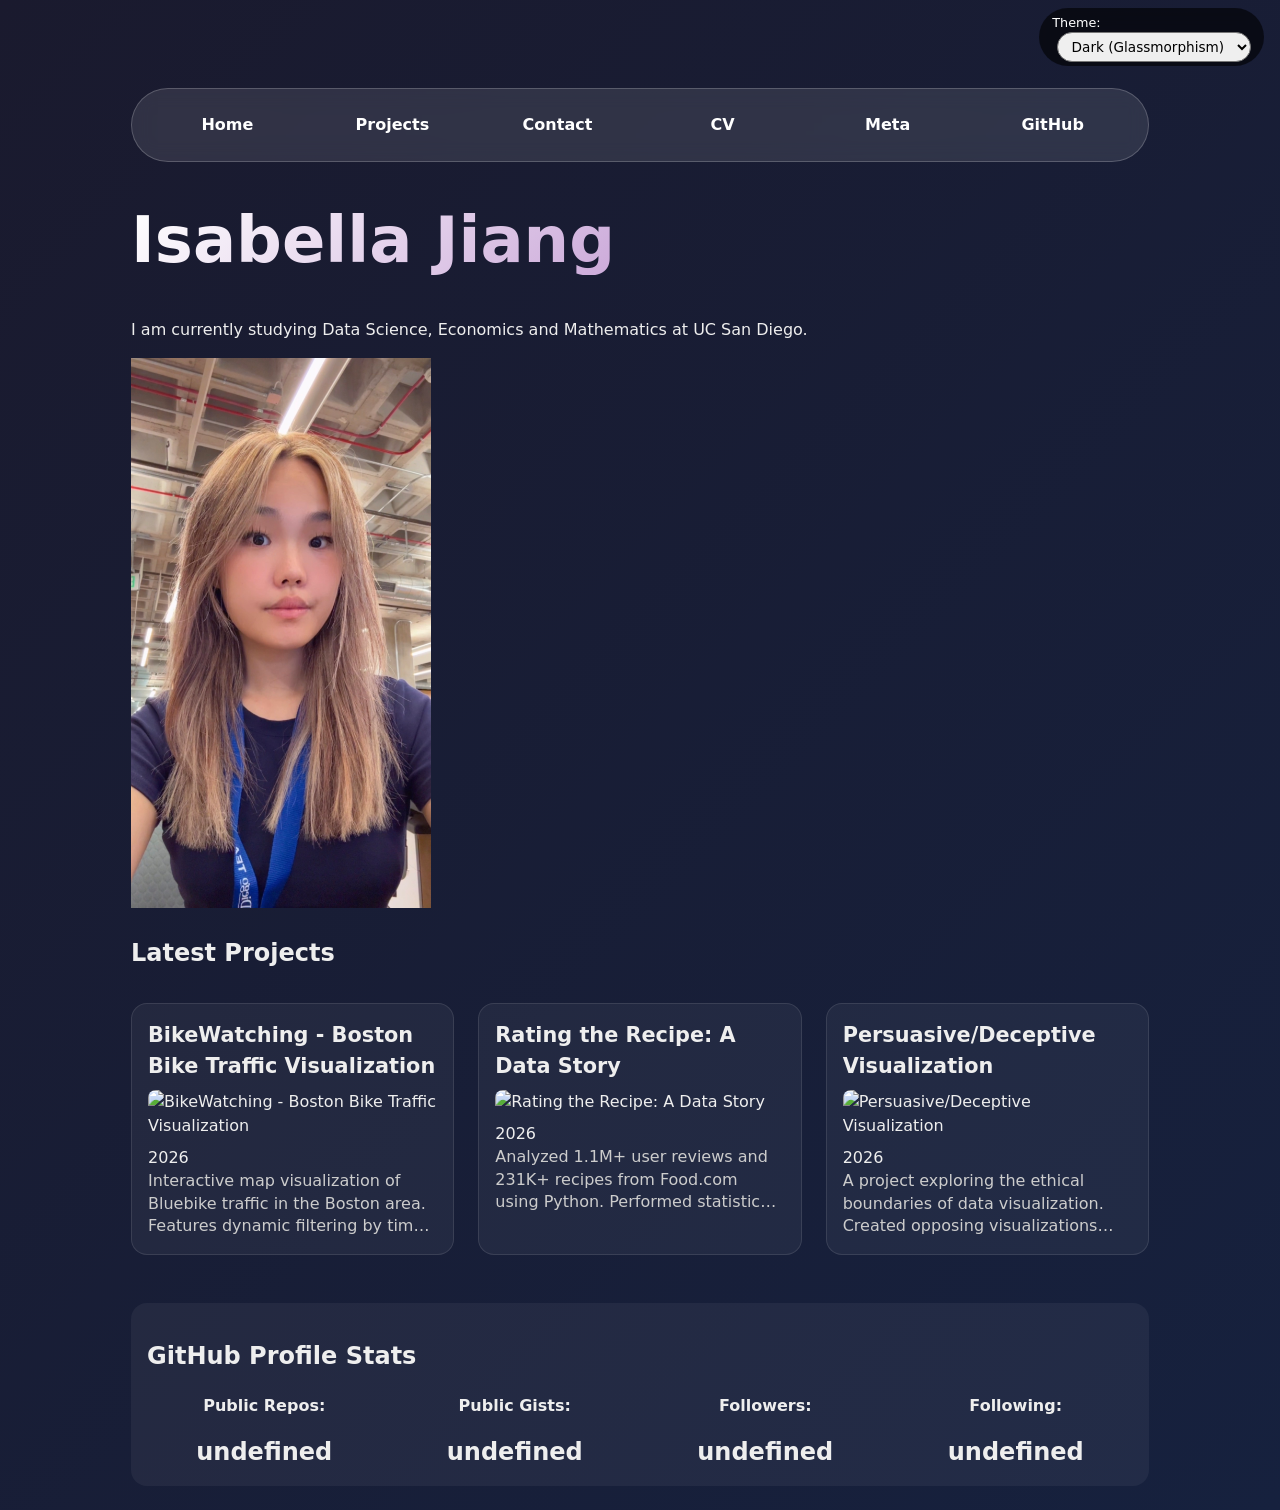
==== commit 1775b431: "changed images" ====
--- a/index.html
+++ b/index.html
@@ -12,7 +12,7 @@
     <h1>Isabella Jiang</h1>
     <p>I am currently studying Data Science, Economics and Mathematics at UC San Diego.</p>
 
-    <img src="images/IMG_2761.jpg" alt="Portrait of Isabella Jiang (UCSD)" width="300" height="200">
+    <img src="images/IMG_3064.jpg" alt="Portrait of Isabella Jiang (UCSD)" width="300" height="550">
 
     <h2>Latest Projects</h2>
     <div class="projects">
--- a/style.css
+++ b/style.css
@@ -860,4 +860,6 @@
   
   :root[data-theme="dark"] #language-breakdown dt {
     color: #aaa;
-  }+  }
+
+  
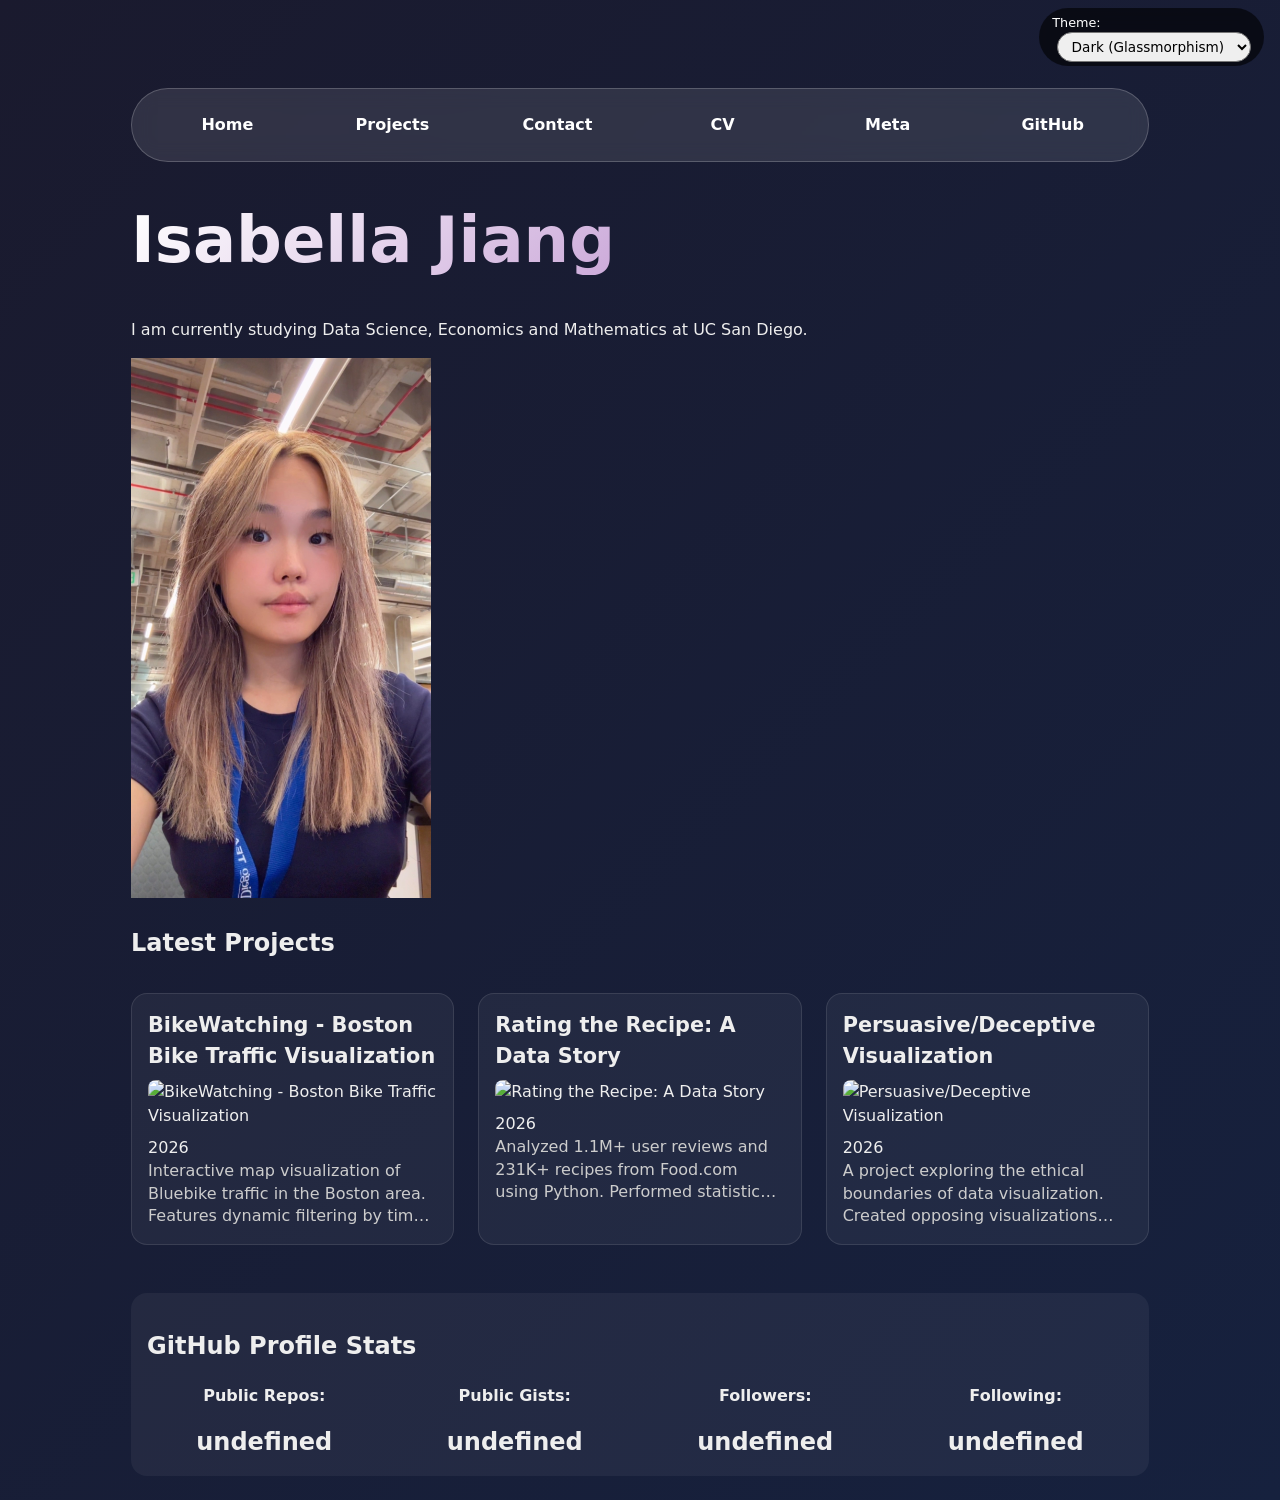
==== commit 3cebc716: "Update index.html" ====
--- a/index.html
+++ b/index.html
@@ -12,7 +12,7 @@
     <h1>Isabella Jiang</h1>
     <p>I am currently studying Data Science, Economics and Mathematics at UC San Diego.</p>
 
-    <img src="images/IMG_3064.jpg" alt="Portrait of Isabella Jiang (UCSD)" width="300" height="550">
+    <img src="images/IMG_3064.jpg" alt="Portrait of Isabella Jiang (UCSD)" width="300" height="540">
 
     <h2>Latest Projects</h2>
     <div class="projects">
